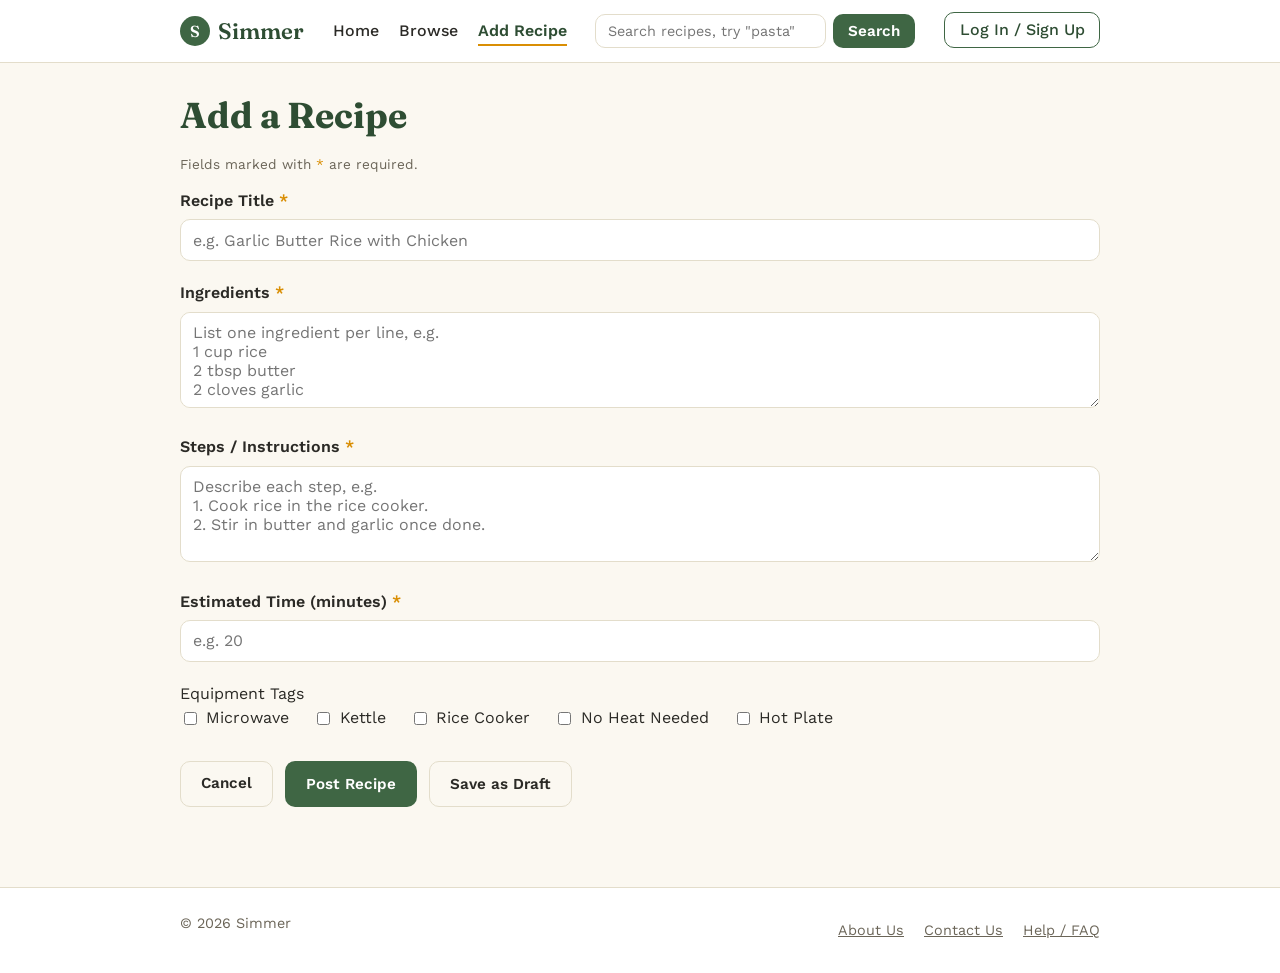
==== project3/add.html @ 9e120c1b "project3" ====
<!DOCTYPE html>
<html lang="en">
<head>
  <meta charset="UTF-8">
  <meta name="viewport" content="width=device-width, initial-scale=1.0">
  <title>Add a Recipe — Simmer</title>
  <meta name="description" content="Submit a new dorm-friendly recipe to Simmer.">
  <link rel="preconnect" href="https://fonts.googleapis.com">
  <link rel="preconnect" href="https://fonts.gstatic.com" crossorigin>
  <link href="https://fonts.googleapis.com/css2?family=Fraunces:wght@500;600;700&family=Work+Sans:wght@400;500;600&display=swap" rel="stylesheet">
  <link rel="stylesheet" href="css/style.css">
</head>
<body>

  <!-- Shared site header. Add Recipe is marked as the current page. -->
  <header class="site-header">
    <div class="container">
      <a class="logo" href="index.html">
        <span class="logo-mark" aria-hidden="true">S</span>
        Simmer
      </a>
      <nav class="primary-nav" aria-label="Primary">
        <ul>
          <li><a href="index.html">Home</a></li>
          <li><a href="list.html">Browse</a></li>
          <li><a href="add.html" aria-current="page">Add Recipe</a></li>
        </ul>
      </nav>

      <!-- Simulated recipe-name search: submits the phrase (as ?q=...) to search.html -->
      <form class="header-search" action="search.html" method="get" role="search">
        <label for="site-search" class="visually-hidden">Search recipes by name</label>
        <input type="text" id="site-search" name="q" placeholder='Search recipes, try "pasta"'>
        <button type="submit" class="btn btn-primary">Search</button>
      </form>

      <div class="header-account">
        <a class="btn-account" href="home-loggedin.html">Log In / Sign Up</a>
      </div>
    </div>
  </header>

  <main>
    <div class="container">

      <!-- The required-field note explains the asterisk used throughout the form. -->
      <h1>Add a Recipe</h1>
      <p class="required-note">Fields marked with <span class="required-mark">*</span> are required.</p>

      <!-- Recipe submission form. HTML required/min attributes provide basic client-side validation. -->
      <form action="list.html" method="post">
        <div class="field">
          <label for="title">Recipe Title <span class="required-mark">*</span></label>
          <input type="text" id="title" name="title" required placeholder="e.g. Garlic Butter Rice with Chicken">
        </div>

        <div class="field">
          <label for="ingredients">Ingredients <span class="required-mark">*</span></label>
          <textarea id="ingredients" name="ingredients" required placeholder="List one ingredient per line, e.g.&#10;1 cup rice&#10;2 tbsp butter&#10;2 cloves garlic"></textarea>
        </div>

        <div class="field">
          <label for="steps">Steps / Instructions <span class="required-mark">*</span></label>
          <textarea id="steps" name="steps" required placeholder="Describe each step, e.g.&#10;1. Cook rice in the rice cooker.&#10;2. Stir in butter and garlic once done."></textarea>
        </div>

        <div class="field">
          <label for="time">Estimated Time (minutes) <span class="required-mark">*</span></label>
          <input type="number" id="time" name="time" min="1" required placeholder="e.g. 20">
        </div>
        
        <!-- Multiple equipment tags can be selected with checkboxes. -->
        <div class="field">
          <span>Equipment Tags</span>
          <div class="checkbox-group">
            <label><input type="checkbox" name="equipment" value="microwave"> Microwave</label>
            <label><input type="checkbox" name="equipment" value="kettle"> Kettle</label>
            <label><input type="checkbox" name="equipment" value="rice-cooker"> Rice Cooker</label>
            <label><input type="checkbox" name="equipment" value="no-heat"> No Heat Needed</label>
            <label><input type="checkbox" name="equipment" value="hot-plate"> Hot Plate</label>
          </div>
        </div>

        <!-- Users can cancel, post immediately, or save the recipe as a draft. -->
        <div class="form-actions">
          <a class="btn btn-secondary" href="index.html">Cancel</a>
          <button type="submit" class="btn btn-primary">Post Recipe</button>
          <button type="submit" class="btn btn-secondary" name="draft" value="true">Save as Draft</button>
        </div>
      </form>

    </div>
  </main>

  <!-- Footer uses the same links as the other pages. -->
  <footer class="site-footer">
    <div class="container">
      <p>&copy; 2026 Simmer</p>
      <ul class="footer-links">
        <li><a href="#about">About Us</a></li>
        <li><a href="#contact">Contact Us</a></li>
        <li><a href="#help">Help / FAQ</a></li>
      </ul>
    </div>
  </footer>

  <!-- jQuery (library) then our own script; no inline scripts on the page -->
  <script src="https://code.jquery.com/jquery-3.7.1.min.js"></script>
  <script src="js/search.js"></script>

</body>
</html>
---- project3/css/style.css ----
/* ===========================================================
   Simmer — main stylesheet
   A recipe-finder for college students cooking with limited
   dorm/apartment equipment.

   Structure of this file:
   1. Custom properties (design tokens)
   2. Reset / base element styles (demonstrates inheritance)
   3. Layout landmarks (header, nav, main, footer)
   4. Reusable components (buttons, forms, cards, tags)
   5. Page-specific sections
   6. Responsive rules (media queries)
   =========================================================== */

/* These variables keep repeated colors, fonts, and sizes consistent across the site. */
/* -----------------------------------------------------------
   1. Design tokens
   ----------------------------------------------------------- */
:root {
  --bg: #fbf8f1;
  --surface: #ffffff;
  --ink: #2b2a26;
  --muted: #6b6558;
  --line: #e3ddcb;
  --primary: #3f6644;
  --primary-dark: #2e4d33;
  --accent: #d98e04;

  --font-display: "Fraunces", Georgia, serif;
  --font-body: "Work Sans", Arial, sans-serif;

  --radius: 10px;
  --container: 960px;
}

/* -----------------------------------------------------------
   2. Reset / base styles
   Setting font and color here lets every descendant element
   INHERIT them, instead of repeating font/color declarations
   on every element throughout the site.
   ----------------------------------------------------------- */
* {
  box-sizing: border-box; /* box model: padding/border included in element width */
}

html {
  font-size: 100%;
}

body {
  margin: 0;
  font-family: var(--font-body);
  color: var(--ink);
  background: var(--bg);
  line-height: 1.55;
}

h1, h2, h3 {
  font-family: var(--font-display); /* overrides the inherited body font */
  line-height: 1.15;
  margin: 0 0 0.5em;
  color: var(--primary-dark);
}

h1 { font-size: 2.25rem; }
h2 { font-size: 1.5rem; }
h3 { font-size: 1.125rem; }

p { margin: 0 0 1em; }

a {
  color: var(--primary-dark);
}

a:hover,
a:focus {
  color: var(--accent);
}

ul, ol {
  padding-left: 1.25em;
}

img {
  /* flexible media: images never overflow their container */
  max-width: 100%;
  height: 400px;
  object-fit: cover;
}

/* Visible keyboard focus for accessibility */
a:focus-visible,
button:focus-visible,
input:focus-visible,
textarea:focus-visible {
  outline: 3px solid var(--accent);
  outline-offset: 2px;
}

/* -----------------------------------------------------------
   3. Layout landmarks
   ----------------------------------------------------------- */
.container {
  width: 100%;
  max-width: var(--container);
  margin-inline: auto;
  padding-inline: 1.25rem;
}

.site-header {
  background: var(--surface);
  border-bottom: 1px solid var(--line);
  position: sticky;
  top: 0;
  z-index: 10;
}

.site-header .container {
  display: flex;
  align-items: center;
  justify-content: space-between;
  flex-wrap: wrap;
  gap: 0.75rem;
  padding-block: 0.85rem;
}

.logo {
  display: flex;
  align-items: center;
  gap: 0.5rem;
  font-family: var(--font-display);
  font-weight: 600;
  font-size: 1.4rem;
  color: var(--primary-dark);
  text-decoration: none;
}

.logo-mark {
  width: 30px;
  height: 30px;
  border-radius: 50%;
  background: var(--primary);
  color: #fff;
  display: inline-flex;
  align-items: center;
  justify-content: center;
  font-family: var(--font-display);
  font-size: 1rem;
}

/* Primary nav — inline list turned into a horizontal bar */
.primary-nav ul {
  list-style: none;
  display: flex;
  gap: 1.25rem;
  margin: 0;
  padding: 0;
}

.primary-nav a {
  text-decoration: none;
  font-weight: 500;
  color: var(--ink);
  padding-bottom: 4px;
  border-bottom: 2px solid transparent;
}

/* Active-page indicator: resolves peer-review feedback about
   users not knowing which page they're on. */
.primary-nav a[aria-current="page"] {
  color: var(--primary-dark);
  border-bottom-color: var(--accent);
  font-weight: 600;
}

.header-account a,
.header-account span {
  font-weight: 500;
}

.btn-account {
  border: 1px solid var(--primary);
  color: var(--primary-dark);
  padding: 0.45rem 0.9rem;
  border-radius: var(--radius);
  text-decoration: none;
}

main {
  display: block;
  padding-block: 2rem 3rem;
}

.site-footer {
  border-top: 1px solid var(--line);
  background: var(--surface);
  margin-top: 2rem;
}

.site-footer .container {
  padding-block: 1.5rem;
  display: flex;
  flex-wrap: wrap;
  gap: 0.5rem 1.5rem;
  justify-content: space-between;
  align-items: center;
  color: var(--muted);
  font-size: 0.9rem;
}

.footer-links {
  list-style: none;
  display: flex;
  gap: 1.25rem;
  padding: 0;
  margin: 0;
}

.footer-links a {
  color: var(--muted);
}

/* -----------------------------------------------------------
   4. Reusable components
   ----------------------------------------------------------- */

/* Buttons: base + modifiers (demonstrates chaining/overrides) */
.btn {
  display: inline-block;
  font-family: var(--font-body);
  font-size: 0.95rem;
  font-weight: 600;
  padding: 0.65rem 1.25rem;
  border-radius: var(--radius);
  border: 1px solid transparent;
  cursor: pointer;
  text-decoration: none;
}

.btn-primary {
  background: var(--primary);
  color: #fff;
}

.btn-primary:hover,
.btn-primary:focus {
  background: var(--primary-dark);
  color: #fff;
}

.btn-secondary {
  background: transparent;
  border-color: var(--line);
  color: var(--ink);
}

.btn-secondary:hover,
.btn-secondary:focus {
  border-color: var(--primary);
  color: var(--primary-dark);
}

/* Reset/clear buttons requested in peer feedback */
.btn-reset {
  background: none;
  border: none;
  color: var(--muted);
  text-decoration: underline;
  font-size: 0.9rem;
  padding: 0.4rem 0;
  cursor: pointer;
}

/* Forms */
.field {
  margin-bottom: 1.25rem;
}

.field label {
  display: block;
  font-weight: 600;
  margin-bottom: 0.35rem;
}

.field .hint {
  display: block;
  font-weight: 400;
  color: var(--muted);
  font-size: 0.85rem;
  margin-top: 0.3rem;
}

input[type="text"],
input[type="number"],
input[type="date"],
textarea {
  width: 100%;
  padding: 0.65rem 0.75rem;
  border: 1px solid var(--line);
  border-radius: var(--radius);
  font-family: var(--font-body);
  font-size: 1rem;
  background: var(--surface);
  color: var(--ink);
}

textarea {
  resize: vertical;
  min-height: 6rem;
}

.checkbox-group {
  display: flex;
  flex-wrap: wrap;
  gap: 0.75rem 1.5rem;
}

.checkbox-group label {
  display: inline-flex;
  align-items: center;
  gap: 0.4rem;
  font-weight: 400;
}

.required-note {
  color: var(--muted);
  font-size: 0.85rem;
}

.required-mark {
  color: var(--accent);
}

.form-actions {
  display: flex;
  flex-wrap: wrap;
  gap: 0.75rem;
  margin-top: 1.5rem;
}

/* Recipe cards */
.recipe-grid {
  display: grid;
  grid-template-columns: 1fr;
  gap: 1.25rem;
  margin-block: 1.5rem;
}

.recipe-card {
  background: var(--surface);
  border: 1px solid var(--line);
  border-radius: var(--radius);
  overflow: hidden;
  display: flex;
  flex-direction: column;
}

.recipe-card img {
  width: 100%;
  max-height: 400px;
  object-fit: cover;
}

.recipe-card-body {
  padding: 1rem;
  display: flex;
  flex-direction: column;
  gap: 0.4rem;
  flex: 1;
}

.recipe-card h3 {
  margin-bottom: 0.15rem;
}

.recipe-card .ingredients-preview {
  color: var(--muted);
  font-size: 0.9rem;
  margin: 0;
}

.recipe-meta {
  display: flex;
  flex-wrap: wrap;
  align-items: center;
  gap: 0.6rem;
  font-size: 0.85rem;
  color: var(--muted);
}

.tag {
  display: inline-block;
  background: #eef3ea;
  color: var(--primary-dark);
  border: 1px solid var(--line);
  border-radius: 999px;
  padding: 0.15rem 0.6rem;
  font-size: 0.8rem;
}

.rating {
  color: var(--accent);
  font-weight: 600;
}

.recipe-card .btn {
  align-self: flex-start;
  margin-top: 0.3rem;
}

/* -----------------------------------------------------------
   5. Page-specific sections
   ----------------------------------------------------------- */

/* --- Home / hero --- */
.hero {
  display: flex;
  flex-direction: column;
  gap: 2rem;
}

.hero-intro h1 {
  max-width: 18ch;
}

.hero-intro p {
  max-width: 55ch;
  color: var(--muted);
  font-size: 1.05rem;
}

.search-card {
  background: var(--surface);
  border: 1px solid var(--line);
  border-radius: var(--radius);
  padding: 1.5rem;
}

.search-card .form-actions {
  align-items: center;
}

.signup-banner {
  background: #fbf1dd;
  border: 1px solid #ecd8a6;
  border-radius: var(--radius);
  padding: 1rem 1.25rem;
  display: flex;
  align-items: center;
  gap: 0.6rem;
}

/* --- Logged-in dashboard-style home --- */
.pooled-ingredients {
  background: var(--surface);
  border: 1px solid var(--line);
  border-radius: var(--radius);
  padding: 1rem 1.25rem;
  margin-block: 1.5rem;
}

.pooled-ingredients h2 {
  margin-bottom: 0.4rem;
}

.pooled-ingredients ul {
  list-style: none;
  padding: 0;
  display: flex;
  flex-wrap: wrap;
  gap: 0.5rem;
}

.pooled-ingredients li {
  background: #eef3ea;
  border-radius: 999px;
  padding: 0.25rem 0.75rem;
  font-size: 0.9rem;
}

.dashboard-section {
  margin-block: 2rem;
}

.dashboard-section .section-heading {
  display: flex;
  justify-content: space-between;
  align-items: baseline;
  margin-bottom: 0.5rem;
}

/* --- List / browse page --- */
.filters {
  background: var(--surface);
  border: 1px solid var(--line);
  border-radius: var(--radius);
  padding: 1.25rem;
  margin-bottom: 1rem;
}

.filters-row {
  display: flex;
  flex-wrap: wrap;
  gap: 1.5rem;
  align-items: flex-end;
  justify-content: space-between;
}

.filter-group label {
  display: block;
  font-weight: 600;
  margin-bottom: 0.35rem;
}

.filter-group select {
  padding: 0.5rem 0.65rem;
  border-radius: var(--radius);
  border: 1px solid var(--line);
  font-family: var(--font-body);
}

.results-bar {
  display: flex;
  justify-content: space-between;
  align-items: center;
  flex-wrap: wrap;
  gap: 0.5rem;
  color: var(--muted);
}

.load-more {
  display: flex;
  justify-content: center;
  margin-top: 1rem;
}

/* --- Detail page --- */
.back-link {
  display: inline-block;
  margin-bottom: 1rem;
  font-size: 0.95rem;
}

.recipe-header {
  display: flex;
  flex-wrap: wrap;
  justify-content: space-between;
  align-items: flex-start;
  gap: 1rem;
  border-bottom: 1px solid var(--line);
  padding-bottom: 1.25rem;
  margin-bottom: 1.5rem;
}

.recipe-header h1 {
  margin-bottom: 0.35rem;
}

.favorite-btn {
  background: none;
  border: 1px solid var(--line);
  border-radius: var(--radius);
  padding: 0.5rem 0.9rem;
  cursor: pointer;
  font-weight: 600;
  color: var(--primary-dark);
}

.recipe-body {
  display: grid;
  grid-template-columns: 1fr;
  gap: 2rem;
}

.recipe-photo {
  border-radius: var(--radius);
  overflow: hidden;
  border: 1px solid var(--line);
}

.ingredients-list li,
.steps-list li {
  margin-bottom: 0.4rem;
}

.feedback-section {
  border-top: 1px solid var(--line);
  margin-top: 2rem;
  padding-top: 1.5rem;
}

.rate-recipe {
  display: flex;
  align-items: center;
  gap: 0.75rem;
  margin-bottom: 1.25rem;
}

.star-input {
  font-size: 1.4rem;
  letter-spacing: 0.2rem;
  color: var(--accent);
}

.comment-list {
  list-style: none;
  padding: 0;
  margin: 0 0 1.5rem;
  display: flex;
  flex-direction: column;
  gap: 0.9rem;
}

.comment-list li {
  background: var(--surface);
  border: 1px solid var(--line);
  border-radius: var(--radius);
  padding: 0.75rem 1rem;
}

.comment-list .comment-author {
  font-weight: 600;
  margin-right: 0.4rem;
}

.comment-form .field textarea {
  min-height: 4.5rem;
}

/* -----------------------------------------------------------
   6. Responsive rules
   Mobile-first: base styles above are single-column and stack
   vertically. These media queries introduce a fluid multi-
   column layout once there is enough width.
   ----------------------------------------------------------- */
@media (min-width: 700px) {
  .recipe-grid {
    grid-template-columns: repeat(auto-fit, minmax(240px, 1fr));
  }

  .recipe-body {
    grid-template-columns: 2fr 1fr;
  }

  .dashboard-grid {
    display: grid;
    grid-template-columns: repeat(3, 1fr);
    gap: 1.25rem;
  }

  .hero {
    flex-direction: row;
    align-items: center;
  }

  .hero-intro,
  .search-card {
    flex: 1;
  }
}

@media (max-width: 480px) {
  .primary-nav ul {
    gap: 0.75rem;
    font-size: 0.9rem;
  }

  h1 {
    font-size: 1.75rem;
  }
}

/* -----------------------------------------------------------
   7. Header search (Project 3 simulated search)
   ----------------------------------------------------------- */

/* Hides the label visually but keeps it available to screen readers */
.visually-hidden {
  position: absolute;
  width: 1px;
  height: 1px;
  overflow: hidden;
  clip: rect(0 0 0 0);
  white-space: nowrap;
}

.header-search {
  display: flex;
  gap: 0.4rem;
  flex: 1 1 220px;
  max-width: 320px;
}

.header-search input[type="text"] {
  padding: 0.45rem 0.7rem;
  font-size: 0.9rem;
}

.header-search .btn {
  padding: 0.45rem 0.9rem;
}

/* Friendly message shown when a search has no results */
.search-message {
  background: var(--surface);
  border: 1px solid var(--line);
  border-radius: var(--radius);
  padding: 1.25rem;
}

/* -----------------------------------------------------------
   8. Interaction states (Project 3)
   ----------------------------------------------------------- */

/* Holds "View Recipe" and "Save" side by side on a card */
.card-actions {
  display: flex;
  flex-wrap: wrap;
  gap: 0.5rem;
  margin-top: 0.3rem;
}

.recipe-card .card-actions .btn {
  margin-top: 0;
}

/* Save button after it has been clicked */
.save-btn.is-saved {
  background: #eef3ea;
  border-color: var(--primary);
  color: var(--primary-dark);
}

/* Confirmation note added to a card when it is saved */
.save-note {
  margin: 0.3rem 0 0;
  font-size: 0.85rem;
  color: var(--primary-dark);
}

/* Comment validation: red border and error message */
.input-error {
  border-color: #b3261e;
}

.field-error {
  margin: 0.3rem 0 0;
  font-size: 0.85rem;
  color: #b3261e;
}
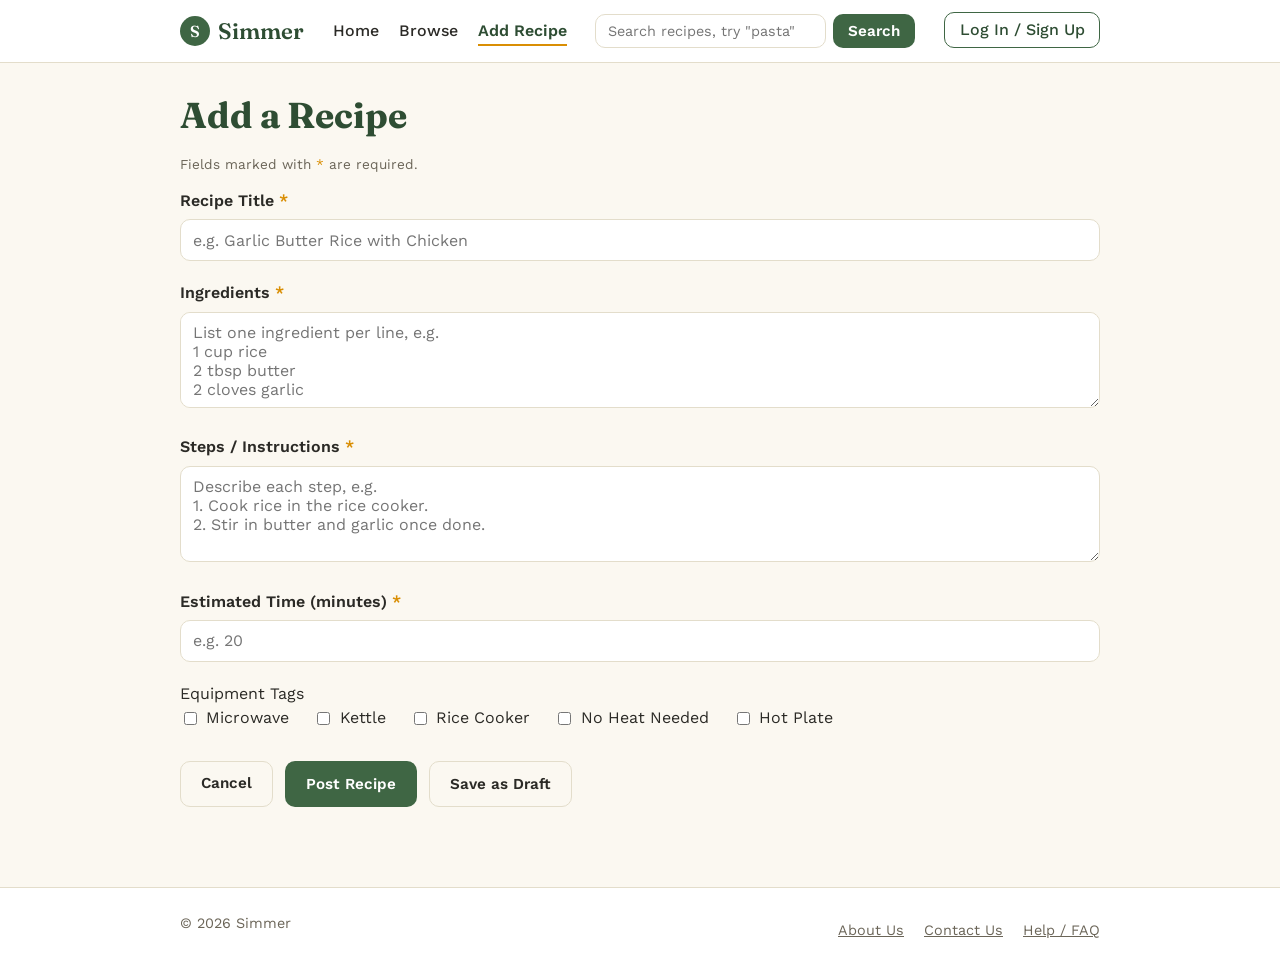
==== commit 53e513aa: "Link interactions.js on all pages" ====
--- a/project3/add.html
+++ b/project3/add.html
@@ -107,6 +107,7 @@
   <!-- jQuery (library) then our own script; no inline scripts on the page -->
   <script src="https://code.jquery.com/jquery-3.7.1.min.js"></script>
   <script src="js/search.js"></script>
+  <script src="js/interactions.js"></script>
 
 </body>
 </html>
